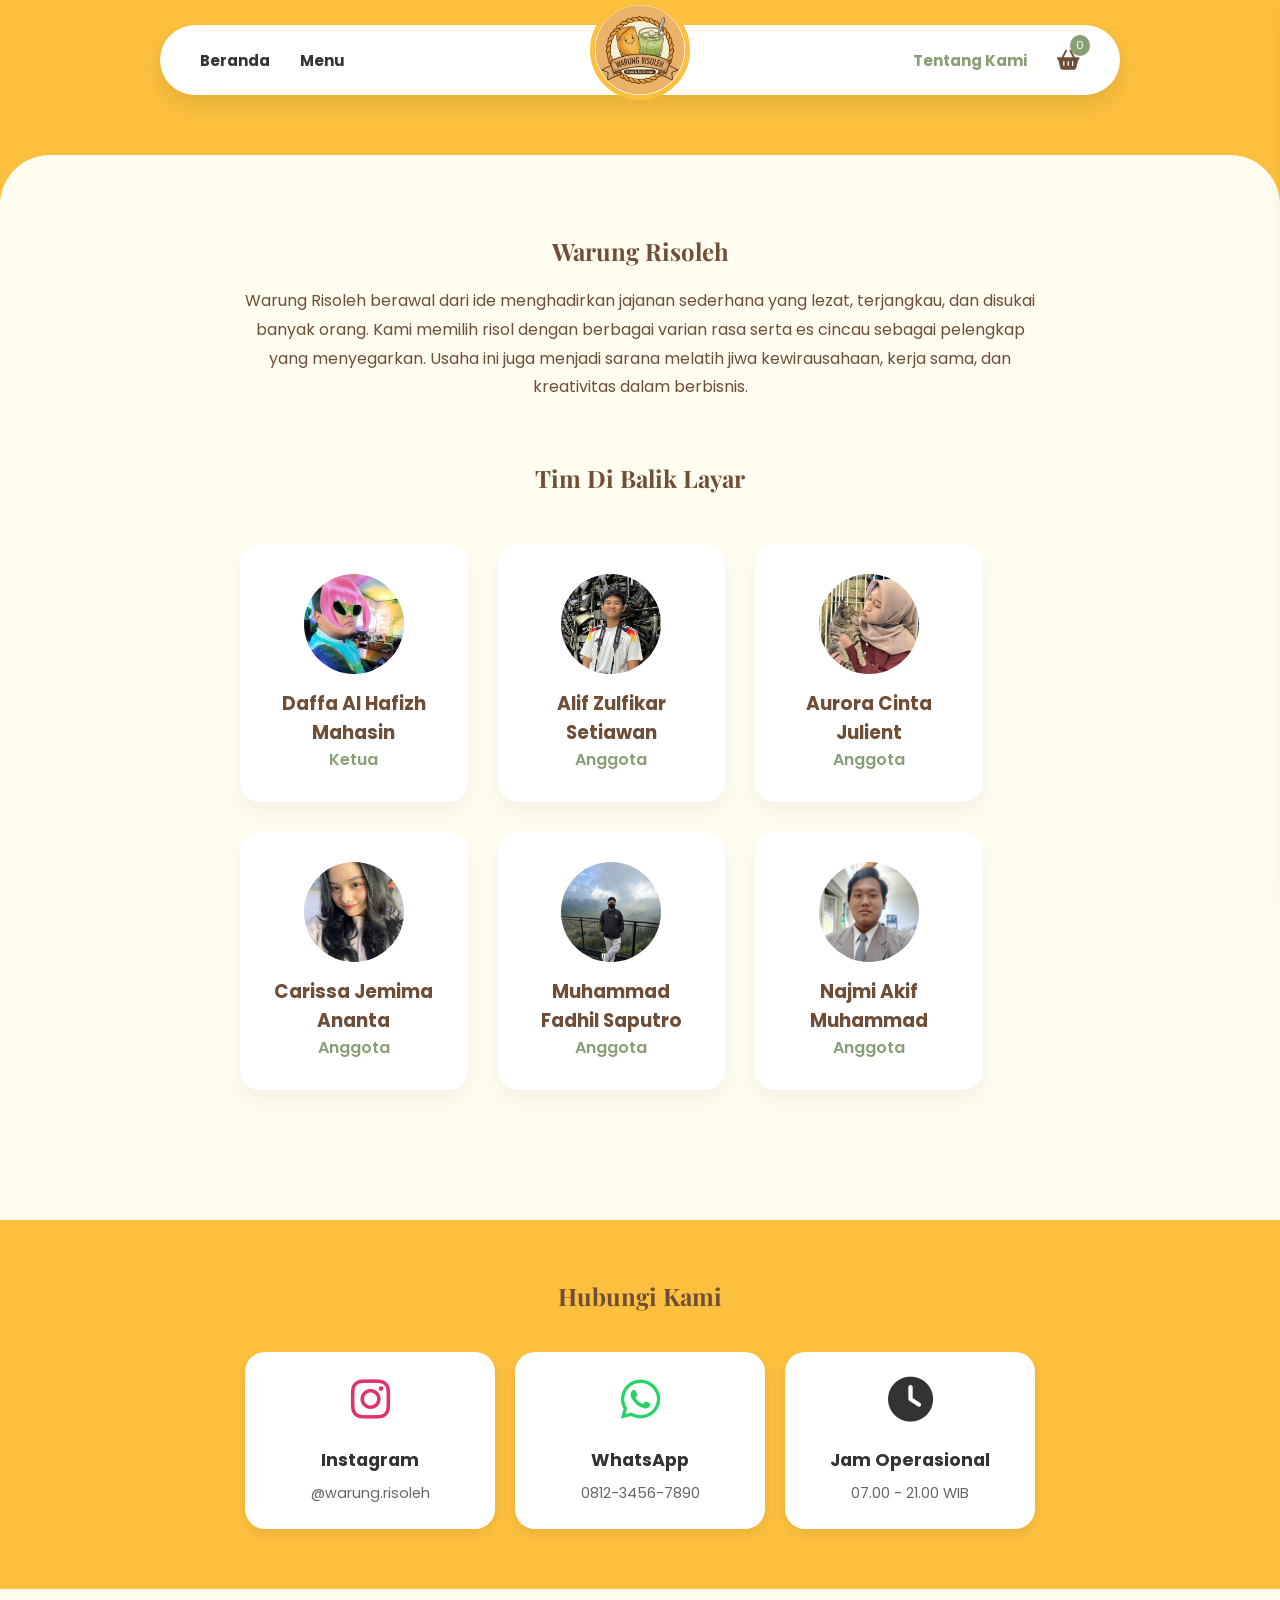
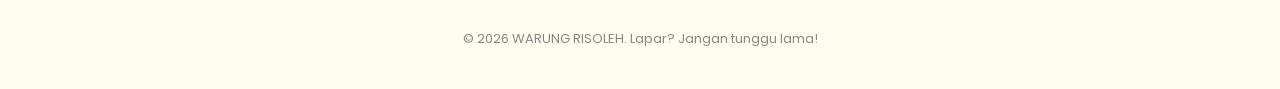
==== kontak.html @ a7a11236 "init" ====
<!doctype html>
<html lang="id">
  <head>
    <meta charset="UTF-8" />
    <meta name="viewport" content="width=device-width, initial-scale=1.0" />
    <title>Tentang & Kontak | WARUNG RISOLEH</title>
    <link rel="stylesheet" href="style.css" /> 
    <link href="https://fonts.googleapis.com/css2?family=Playfair+Display:wght@700&family=Poppins:wght@300;400;600&display=swap" rel="stylesheet" />
    <link rel="stylesheet" href="https://cdnjs.cloudflare.com/ajax/libs/font-awesome/6.0.0/css/all.min.css">
    <style>
      /* Style Khusus Halaman Kontak & About */
      .about-section {
        background-color: var(--soft-cream);
        padding: 80px 20px;
        border-radius: 50px 50px 0 0;
        text-align: center;
      }

      .team-grid {
        display: grid;
        grid-template-columns: repeat(auto-fit, minmax(200px, 1fr));
        gap: 30px;
        max-width: 1000px;
        margin: 50px auto;
        margin-right: 20px;
      }

      .team-card {
        background: white;
        padding: 30px;
        border-radius: 20px;
        box-shadow: 0 10px 20px rgba(0,0,0,0.05);
        transition: 0.3s;
      }

      .team-card:hover { transform: translateY(-10px); }

      .team-img {
        width: 100px;
        height: 100px;
        border-radius: 50%;
        background-color: var(--bakery-yellow);
        margin: 0 auto 15px;
        display: flex;
        align-items: center;
        justify-content: center;
        font-size: 40px;
        color: var(--warm-brown);
        overflow: hidden;
      }
      
      .team-img img { width: 100%; height: 100%; object-fit: cover; }
      
      .contact-wrapper {
        display: flex;
        flex-wrap: wrap;
        gap: 40px;
        max-width: 1000px;
        margin: 60px auto;
        padding: 0 20px;
      }

      .contact-info {
        flex: 1;
        min-width: 300px;
        text-align: left;
      }

      .info-item {
        display: flex;
        align-items: center;
        gap: 15px;
        margin-bottom: 25px;
      }

      .info-item i {
        width: 50px;
        height: 50px;
        background: var(--bakery-yellow);
        border-radius: 50%;
        display: flex;
        align-items: center;
        justify-content: center;
        font-size: 20px;
      }

      .map-container {
        flex: 1;
        min-width: 300px;
        height: 350px;
        background: #eee;
        border-radius: 20px;
        overflow: hidden;
        border: 5px solid white;
        box-shadow: 0 10px 20px rgba(0,0,0,0.1);
      }
    </style>
  </head>
  <body>

    <!-- Navbar Kapsul -->
    <header class="top-header">
      <nav class="navbar-container">
        <div class="nav-pill">
          <div class="nav-left">
            <a href="index.html">Beranda</a>
            <a href="produk.html">Menu</a>
          </div>
          <div class="nav-center">
            <div class="logo-circle" onclick="window.location.href='index.html'">
              <img src="logo risoleh.jpg" alt="Logo">
            </div>
          </div>
          <div class="nav-right">
            <a href="kontak.html" class="active">Tentang Kami</a>
            <div class="cart-trigger" onclick="openCart()">
              <i class="fa-solid fa-basket-shopping"></i>
              <span id="cart-count">0</span>
            </div>
          </div>
        </div>
      </nav>
    </header>

    <!-- About Section -->
    <section class="about-section">
      <div class="container">
        <h1 style="font-family: 'Playfair Display'; margin-bottom: 20px;">Warung Risoleh</h1>
        <p style="max-width: 800px; margin: 0 auto; line-height: 1.8;">
          Warung Risoleh berawal dari ide menghadirkan jajanan sederhana yang lezat, terjangkau, dan disukai banyak orang. Kami memilih risol dengan berbagai varian rasa serta es cincau sebagai pelengkap yang menyegarkan. Usaha ini juga menjadi sarana melatih jiwa kewirausahaan, kerja sama, dan kreativitas dalam berbisnis.
        </p>

        <!-- Team Section -->
        <h2 style="font-family: 'Playfair Display'; margin-top: 60px;">Tim Di Balik Layar</h2>
        <div class="team-grid">
          <div class="team-card" onclick="window.location.href='profil-daffa.html'">
            <div class="team-img">
               <img src="Daffa.jpg" alt="Foto Profil Daffa" />
            </div>
            <h3>Daffa Al Hafizh Mahasin</h3>
            <p style="color: var(--accent-green); font-weight: 600;">Ketua</p>
          </a>
          </div>
          <div class="team-card" onclick="window.location.href='profil-alif.html'">
            <div class="team-img">
              <img src="Alif.jpg" alt="Foto Profil Alif" />
            </div>
            <h3>Alif Zulfikar Setiawan</h3>
            <p style="color: var(--accent-green); font-weight: 600;">Anggota</p>
          </div>
          <div class="team-card" onclick="window.location.href='profil-aurora.html'">
            <div class="team-img">
              <img src="Rora.jpg" alt="Foto Profil Aurora" />
            </div>
            <h3>Aurora Cinta Julient</h3>
            <p style="color: var(--accent-green); font-weight: 600;">Anggota</p>
          </div><br/>
          <div class="team-card" onclick="window.location.href='profil-carissa.html'">
            <div class="team-img">
              <img src="Carissa (1).jpg" alt="Foto Profil Carissa" />
            </div>
            <h3>Carissa Jemima Ananta</h3>
            <p style="color: var(--accent-green); font-weight: 600;">Anggota</p>
          </div>
          <div class="team-card" onclick="window.location.href='profil-fadhil.html'">
            <div class="team-img">
              <img src="Fadhil.jpg" alt="Foto Profil Fadhil" />
            </div>
            <h3>Muhammad Fadhil Saputro</h3>
            <p style="color: var(--accent-green); font-weight: 600;">Anggota</p>
          </div>
          <div class="team-card" onclick="window.location.href='profil-akif.html'">
            <div class="team-img">
              <img src="Akif.jpg" alt="Foto Profil Akif" />
            </div>
            <h3>Najmi Akif Muhammad</h3>
            <p style="color: var(--accent-green); font-weight: 600;">Anggota</p>
          </div>
        </div>
      </div>
    </section>

    <!-- Contact & Address Section -->
    <section style="padding: 60px 0; background-color: var(--bakery-yellow);">
  <div class="container">
    <h2 style="text-align: center; font-family: 'Playfair Display', serif; margin-bottom: 40px;">Hubungi Kami</h2>
    
    <div class="contact-grid">
      
      <!-- LINK INSTAGRAM -->
      <!-- Ganti 'risoleh.id' dengan username Instagram Anda -->
      <a href="https://www.instagram.com/warung.risoleh?igsh=MnlmNjljb2g2bmw2" target="_blank" class="contact-card">
        <i class="fa-brands fa-instagram" style="color: #E1306C;"></i>
        <h4>Instagram</h4>
        <p>@warung.risoleh</p>
      </a>

      <!-- LINK WHATSAPP -->
      <!-- Ganti '6281234567890' dengan nomor WA Anda (awali dengan 62, bukan 0) -->
      <a href="https://wa.me/6281235832752?text=Halo%20Risoleh,%20saya%20ingin%20memesan" target="_blank" class="contact-card">
        <i class="fa-brands fa-whatsapp" style="color: #25D366;"></i>
        <h4>WhatsApp</h4>
        <p>0812-3456-7890</p>
      </a>

      <!-- JAM OPERASIONAL (Bukan Link) -->
      <div class="contact-card no-hover">
        <i class="fa-solid fa-clock" style="color: #333;"></i>
        <h4>Jam Operasional</h4>
        <p>07.00 - 21.00 WIB</p>
      </div>

    </div>
  </div>
</section>

    <footer>
      <p>&copy; 2026 WARUNG RISOLEH. Lapar? Jangan tunggu lama!</p>
    </footer>

    <!-- Keranjang Belanja (Sidebar) -->
    <div id="cart-sidebar" class="cart-sidebar">
      <div class="cart-header">
        <h2>Keranjang Saya</h2>
        <span class="close-cart" onclick="closeCart()">&times;</span>
      </div>
      <div id="cart-items-container" class="cart-items-list"></div>
      <div class="cart-footer">
        <div class="total-row">
          <span>Total:</span>
          <span id="cart-total-amount">Rp 0</span>
        </div>
        <button class="btn-checkout" onclick="processCheckoutAll()">
          <i class="fa-brands fa-whatsapp"></i> Pesan Sekarang
        </button>
      </div>
    </div>
    <div id="cart-overlay" class="cart-overlay" onclick="closeCart()"></div>

    <script src="script.js"></script>
    <script>
      // Inisialisasi UI Keranjang saat halaman dimuat
      document.addEventListener("DOMContentLoaded", () => {
        updateCartUI();
      });
    </script>
  </body>
</html>
---- style.css ----
:root {
  --bakery-yellow: #fdc03e;
  --warm-brown: #6F4E37;
  --soft-cream: #fffdf0;
  --accent-green: #889E73;
}

* {
  margin: 0;
  padding: 0;
  box-sizing: border-box;
}

body {
  font-family: 'Poppins', sans-serif;
  background-color: var(--bakery-yellow);
  color: var(--warm-brown);
}

/* NAVBAR DESIGN */
.top-header {
  padding: 25px 0 60px;
}

.navbar-container {
  max-width: 1000px;
  margin: 0 auto;
  padding: 0 20px;
}

.nav-pill {
  background: white;
  height: 70px;
  border-radius: 50px;
  display: flex;
  align-items: center;
  justify-content: space-between;
  padding: 0 40px;
  box-shadow: 0 10px 25px rgba(0, 0, 0, 0.1);
  position: relative;
}

.nav-left, .nav-right {
  display: flex;
  gap: 30px;
  flex: 1;
  align-items: center;
}

.nav-right {
  justify-content: flex-end;
}

.nav-pill a {
  text-decoration: none;
  color: var(--warm-brown);
  font-weight: 600;
  font-size: 15px;
  transition: 0.3s;
}

.nav-pill a.active, .nav-pill a:hover {
  color: var(--accent-green);
}

.logo-circle {
  width: 100px;
  height: 100px;
  background: white;
  border-radius: 50%;
  position: absolute;
  top: -35px;
  left: 50%;
  transform: translateX(-50%);
  display: flex;
  align-items: center;
  justify-content: center;
  border: 5px solid var(--bakery-yellow);
  cursor: pointer;
  z-index: 100;
  margin-top: 10px;
  overflow: hidden;
}

.logo-circle img {
  width: 100%;
  height: 100%;
  object-fit: cover; 
}

.nav-left a, .nav-right a {
  text-decoration: none;
  color: #333;
  font-weight: bold;
}

.cart-trigger {
  position: relative;
  cursor: pointer;
  font-size: 20px;
  color: var(--warm-brown);
}

#cart-count {
  position: absolute;
  top: -10px;
  right: -10px;
  background: var(--accent-green);
  color: white;
  font-size: 11px;
  padding: 2px 6px;
  border-radius: 50%;
}

/* SLIDER */
.slider-container {
  width: 100%;
  height: 500px;
  position: relative;
  overflow: hidden;
  background: #eee;
  margin-top: -20px;
}

.slide {
  position: absolute;
  width: 100%;
  height: 100%;
  opacity: 0;
  transition: opacity 1s;
}

.slide.active {
  opacity: 1;
}

.slide img {
  width: 100%;
  height: 100%;
  object-fit: cover;
}

.slide-caption {
  position: absolute;
  bottom: 80px;
  left: 50px;
  color: white;
  text-shadow: 2px 2px 10px rgba(0, 0, 0, 0.5);
}

.slider-dots {
  position: absolute;
  bottom: 30px;
  width: 100%;
  text-align: center;
}

.dot {
  height: 12px;
  width: 12px;
  margin: 0 5px;
  background: rgba(255, 255, 255, 0.5);
  border-radius: 50%;
  display: inline-block;
  cursor: pointer;
}

.dot.active {
  background: white;
  width: 30px;
  border-radius: 10px;
}

/* BRAND DESC */
.brand-description {
  text-align: center;
  padding: 60px 20px;
  background: var(--bakery-yellow);
}

.line-deco {
  width: 60px;
  height: 3px;
  background: var(--warm-brown);
  margin: 20px auto;
}

.main-desc {
  max-width: 700px;
  margin: 0 auto;
  line-height: 1.8;
  font-weight: 300;
}

/* Container Utama Section */
.products-section {
  padding: 60px 0;
  display: flex;
  justify-content: center;
}

/* Wrapper untuk membagi kiri dan kanan */
.hero-content-wrapper {
  display: flex;
  align-items: center;
  justify-content: space-between;
  width: 100%;
  max-width: 1100px;
  gap: 40px;
}

/* Styling Tulisan di Kiri */
.hero-text {
  flex: 1;
}

.hero-text h1 {
  font-size: 2rem;
  font-weight: 800;
  color: #333;
  line-height: 1.2;
  margin-bottom: 20px;
}

.hero-text p {
  font-size: 1rem;
  color: #666;
  margin-bottom: 30px;
}

/* Styling Tombol */
.btn-pesan {
  display: inline-block;
  padding: 15px 35px;
  background-color: #ff4757; /* Warna merah menarik */
  color: white;
  text-decoration: none;
  font-weight: bold;
  border-radius: 50px;
  transition: all 0.3s ease;
  box-shadow: 0 4px 15px rgba(255, 71, 87, 0.3);
}

.btn-pesan:hover {
  background-color: #e84118;
  transform: translateY(-3px);
  box-shadow: 0 6px 20px rgba(255, 71, 87, 0.4);
}

/* Styling Gambar di Kanan */
.hero-image {
  flex: 1;
  display: flex;
  justify-content: center;
}

.hero-image img {
  width: 100%;
  max-width: 500px; /* Ukuran maksimal gambar */
  height: auto;
  border-radius: 20px; /* Membuat sudut gambar tumpul */
  /* box-shadow: 0 10px 30px rgba(0,0,0,0.1); Tambahkan bayangan jika suka */
}

/* RESPONSIVE: Agar bagus saat dibuka di HP */
@media (max-width: 768px) {
  .hero-content-wrapper {
    flex-direction: column-reverse; /* Gambar pindah ke atas di HP */
    text-align: center;
    padding: 20px;
  }
  
  .hero-text h1 {
    font-size: 2rem;
  }
  
  .hero-image img {
    max-width: 300px;
    margin-bottom: 30px;
  }
}

/* PRODUCT GRID */
.products-section {
  background: var(--soft-cream);
  padding: 80px 20px;
  border-radius: 50px 50px 0 0;
}

.section-title {
  text-align: center;
  font-family: 'Playfair Display';
  font-size: 2rem;
  margin-bottom: 50px;
}

.product-grid {
  display: grid;
  grid-template-columns: repeat(auto-fit, minmax(280px, 1fr));
  gap: 30px;
  max-width: 1200px;
  margin: 0 auto;
}

.product-card {
  background: white;
  border-radius: 20px;
  overflow: hidden;
  box-shadow: 0 10px 20px rgba(0, 0, 0, 0.05);
  transition: 0.3s;
}

.product-card:hover {
  transform: translateY(-10px);
}

.product-card img {
  width: 100%;
  height: 220px;
  object-fit: cover;
}

.product-info {
  padding: 20px;
  text-align: center;
}

.product-info h3 {
  font-size: 18px;
  margin-bottom: 10px;
}

.price {
  color: var(--accent-green);
  font-weight: 700;
  font-size: 1.1rem;
}

.btn-add {
  margin-top: 15px;
  width: 100%;
  padding: 10px;
  border: 1px solid var(--accent-green);
  background: transparent;
  color: var(--accent-green);
  border-radius: 10px;
  cursor: pointer;
  font-weight: 600;
  transition: 0.3s;
}

.btn-add:hover {
  background: var(--accent-green);
  color: white;
}

/* CART SIDEBAR */
.cart-sidebar {
  position: fixed;
  right: -400px;
  top: 0;
  width: 380px;
  height: 100%;
  background: white;
  z-index: 1000;
  box-shadow: -10px 0 30px rgba(0, 0, 0, 0.1);
  transition: 0.4s;
  display: flex;
  flex-direction: column;
}

.cart-sidebar.active {
  right: 0;
}

.cart-header {
  padding: 25px;
  border-bottom: 1px solid #eee;
  display: flex;
  justify-content: space-between;
}

.cart-items-list {
  flex: 1;
  overflow-y: auto;
  padding: 20px;
}

.cart-item {
  display: flex;
  gap: 15px;
  margin-bottom: 20px;
  align-items: center;
}

.cart-item img {
  width: 60px;
  height: 60px;
  border-radius: 10px;
  object-fit: cover;
}

.cart-item-info {
  flex: 1;
}

.cart-item-info h4 {
  font-size: 14px;
}

.btn-remove {
  color: #ff4d4d;
  cursor: pointer;
  border: none;
  background: none;
}

.cart-footer {
  padding: 25px;
  background: #fafafa;
}

.total-row {
  display: flex;
  justify-content: space-between;
  margin-bottom: 20px;
  font-weight: bold;
}

.btn-checkout {
  width: 100%;
  padding: 15px;
  background: #25D366;
  color: white;
  border: none;
  border-radius: 15px;
  font-weight: 600;
  cursor: pointer;
}

.cart-overlay {
  position: fixed;
  top: 0;
  left: 0;
  width: 100%;
  height: 100%;
  background: rgba(0, 0, 0, 0.5);
  display: none;
  z-index: 999;
}

/* Layout Utama */
.contact-grid {
  display: flex;
  justify-content: center;
  flex-wrap: wrap; /* Agar otomatis turun ke bawah jika layar sempit */
  gap: 20px;
  max-width: 1000px;
  margin: 0 auto;
}

/* Styling Kotak Kontak */
.contact-card {
  background: white;
  width: 250px;
  padding: 25px;
  border-radius: 20px;
  text-align: center;
  text-decoration: none; /* Menghilangkan garis bawah link */
  color: #333;           /* Warna teks */
  box-shadow: 0 5px 15px rgba(0,0,0,0.08);
  transition: transform 0.3s ease, box-shadow 0.3s ease;
  display: flex;
  flex-direction: column;
  align-items: center;
  cursor: pointer;
}

/* Efek saat Kotak Disentuh Mouse */
.contact-card:hover {
  transform: translateY(-8px); /* Kotak naik sedikit */
  box-shadow: 0 10px 25px rgba(0,0,0,0.15);
}

/* Menghilangkan efek hover pada Jam Operasional */
.contact-card.no-hover {
  cursor: default;
}
.contact-card.no-hover:hover {
  transform: none;
}

/* Ikon Styling */
.contact-card i {
  font-size: 45px;
  margin-bottom: 15px;
}

.contact-card h4 {
  margin: 10px 0;
  font-size: 1.1rem;
  font-weight: bold;
}

.contact-card p {
  font-size: 0.9rem;
  color: #666;
  margin: 0;
}

footer {
  padding: 40px;
  text-align: center;
  font-size: 13px;
  color: #888;
  background: var(--soft-cream);
}
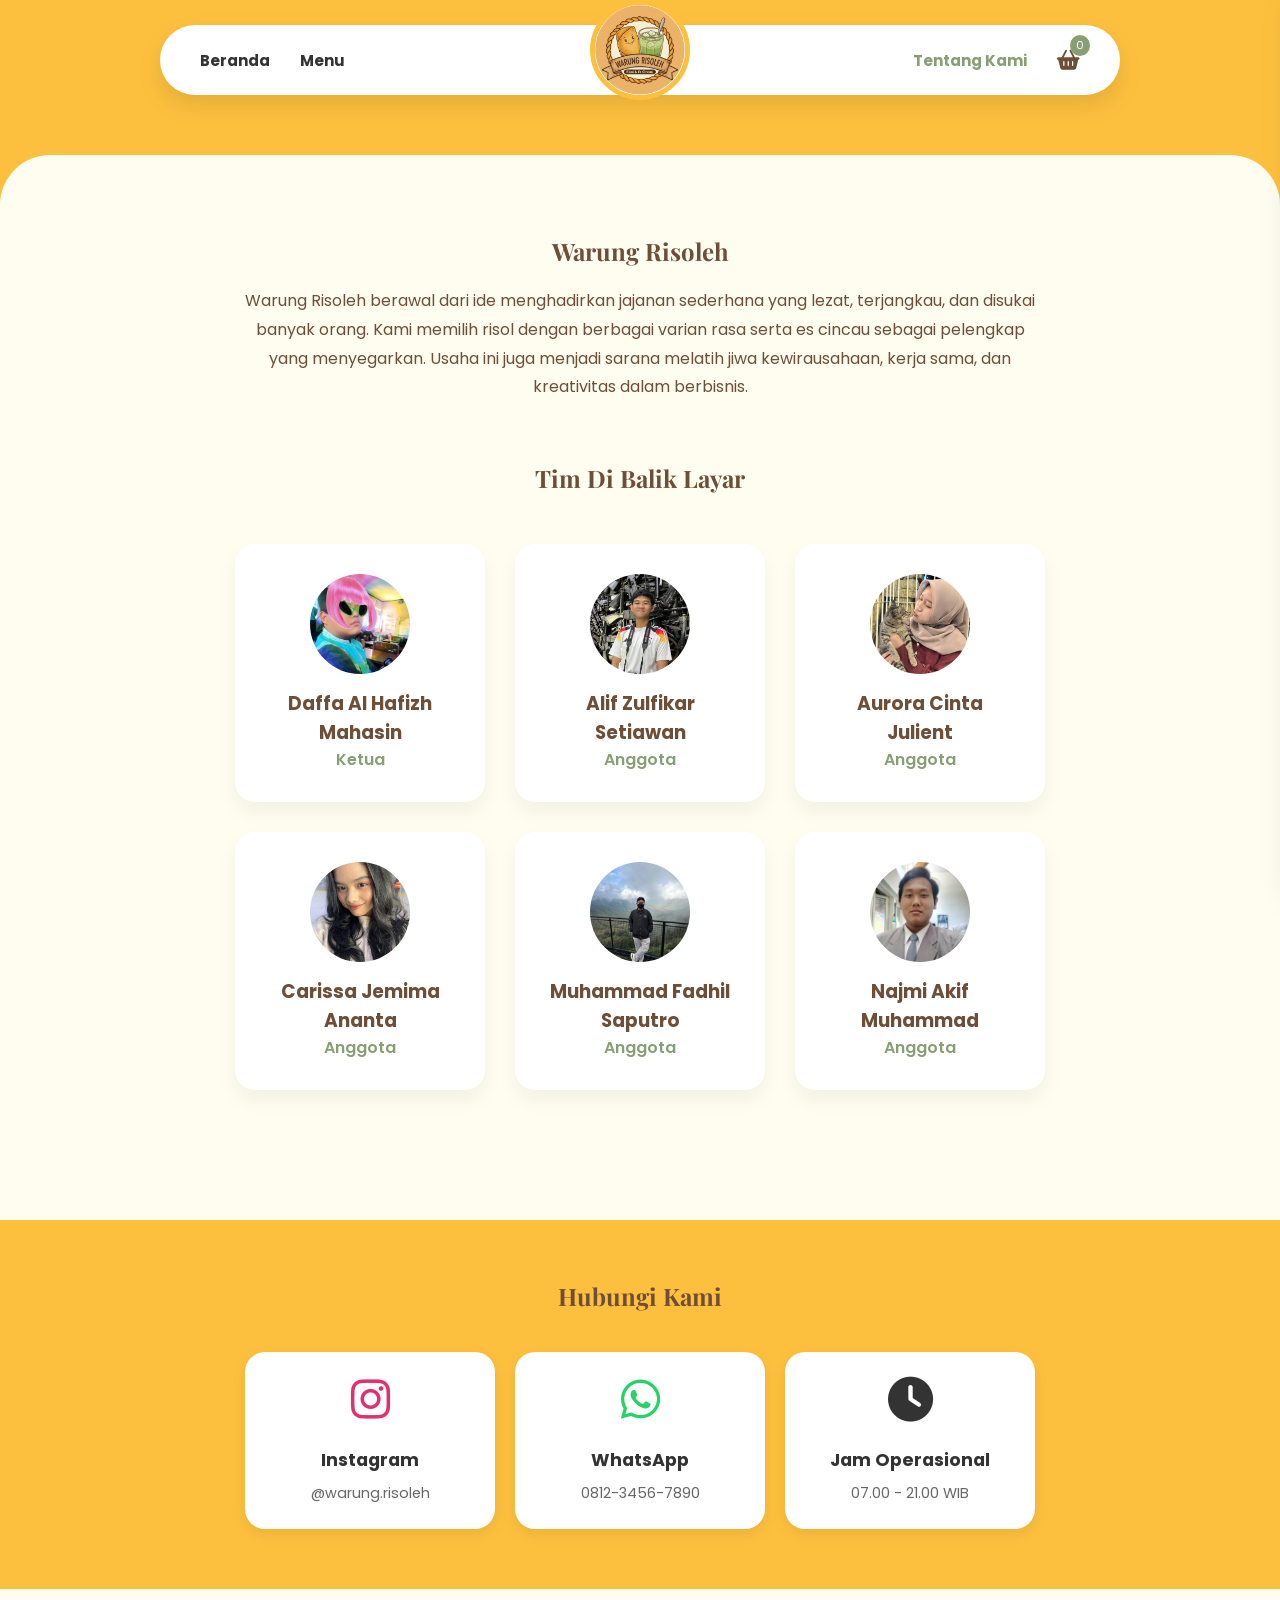
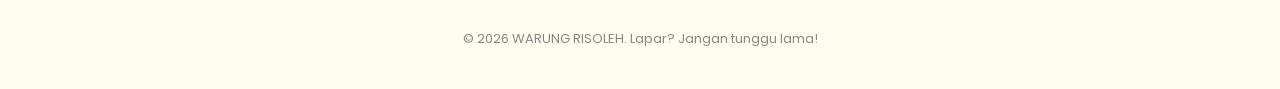
==== commit 52abb5c3: "navbar fix + profile fix" ====
--- a/kontak.html
+++ b/kontak.html
@@ -1,248 +1,275 @@
 <!doctype html>
 <html lang="id">
-  <head>
-    <meta charset="UTF-8" />
-    <meta name="viewport" content="width=device-width, initial-scale=1.0" />
-    <title>Tentang & Kontak | WARUNG RISOLEH</title>
-    <link rel="stylesheet" href="style.css" /> 
-    <link href="https://fonts.googleapis.com/css2?family=Playfair+Display:wght@700&family=Poppins:wght@300;400;600&display=swap" rel="stylesheet" />
-    <link rel="stylesheet" href="https://cdnjs.cloudflare.com/ajax/libs/font-awesome/6.0.0/css/all.min.css">
-    <style>
-      /* Style Khusus Halaman Kontak & About */
-      .about-section {
-        background-color: var(--soft-cream);
-        padding: 80px 20px;
-        border-radius: 50px 50px 0 0;
-        text-align: center;
-      }
-
-      .team-grid {
-        display: grid;
-        grid-template-columns: repeat(auto-fit, minmax(200px, 1fr));
-        gap: 30px;
-        max-width: 1000px;
-        margin: 50px auto;
-        margin-right: 20px;
-      }
-
-      .team-card {
-        background: white;
-        padding: 30px;
-        border-radius: 20px;
-        box-shadow: 0 10px 20px rgba(0,0,0,0.05);
-        transition: 0.3s;
-      }
-
-      .team-card:hover { transform: translateY(-10px); }
-
-      .team-img {
-        width: 100px;
-        height: 100px;
-        border-radius: 50%;
-        background-color: var(--bakery-yellow);
-        margin: 0 auto 15px;
-        display: flex;
-        align-items: center;
-        justify-content: center;
-        font-size: 40px;
-        color: var(--warm-brown);
-        overflow: hidden;
-      }
-      
-      .team-img img { width: 100%; height: 100%; object-fit: cover; }
-      
-      .contact-wrapper {
-        display: flex;
-        flex-wrap: wrap;
-        gap: 40px;
-        max-width: 1000px;
-        margin: 60px auto;
-        padding: 0 20px;
-      }
-
-      .contact-info {
-        flex: 1;
-        min-width: 300px;
-        text-align: left;
-      }
-
-      .info-item {
-        display: flex;
-        align-items: center;
-        gap: 15px;
-        margin-bottom: 25px;
-      }
-
-      .info-item i {
-        width: 50px;
-        height: 50px;
-        background: var(--bakery-yellow);
-        border-radius: 50%;
-        display: flex;
-        align-items: center;
-        justify-content: center;
-        font-size: 20px;
-      }
-
-      .map-container {
-        flex: 1;
-        min-width: 300px;
-        height: 350px;
-        background: #eee;
-        border-radius: 20px;
-        overflow: hidden;
-        border: 5px solid white;
-        box-shadow: 0 10px 20px rgba(0,0,0,0.1);
-      }
-    </style>
-  </head>
-  <body>
-
-    <!-- Navbar Kapsul -->
-    <header class="top-header">
-      <nav class="navbar-container">
-        <div class="nav-pill">
-          <div class="nav-left">
-            <a href="index.html">Beranda</a>
-            <a href="produk.html">Menu</a>
-          </div>
-          <div class="nav-center">
-            <div class="logo-circle" onclick="window.location.href='index.html'">
-              <img src="logo risoleh.jpg" alt="Logo">
-            </div>
-          </div>
-          <div class="nav-right">
-            <a href="kontak.html" class="active">Tentang Kami</a>
-            <div class="cart-trigger" onclick="openCart()">
-              <i class="fa-solid fa-basket-shopping"></i>
-              <span id="cart-count">0</span>
-            </div>
-          </div>
-        </div>
-      </nav>
-    </header>
-
-    <!-- About Section -->
-    <section class="about-section">
-      <div class="container">
-        <h1 style="font-family: 'Playfair Display'; margin-bottom: 20px;">Warung Risoleh</h1>
-        <p style="max-width: 800px; margin: 0 auto; line-height: 1.8;">
-          Warung Risoleh berawal dari ide menghadirkan jajanan sederhana yang lezat, terjangkau, dan disukai banyak orang. Kami memilih risol dengan berbagai varian rasa serta es cincau sebagai pelengkap yang menyegarkan. Usaha ini juga menjadi sarana melatih jiwa kewirausahaan, kerja sama, dan kreativitas dalam berbisnis.
-        </p>
-
-        <!-- Team Section -->
-        <h2 style="font-family: 'Playfair Display'; margin-top: 60px;">Tim Di Balik Layar</h2>
-        <div class="team-grid">
-          <div class="team-card" onclick="window.location.href='profil-daffa.html'">
-            <div class="team-img">
-               <img src="Daffa.jpg" alt="Foto Profil Daffa" />
-            </div>
-            <h3>Daffa Al Hafizh Mahasin</h3>
-            <p style="color: var(--accent-green); font-weight: 600;">Ketua</p>
-          </a>
-          </div>
-          <div class="team-card" onclick="window.location.href='profil-alif.html'">
-            <div class="team-img">
-              <img src="Alif.jpg" alt="Foto Profil Alif" />
-            </div>
-            <h3>Alif Zulfikar Setiawan</h3>
-            <p style="color: var(--accent-green); font-weight: 600;">Anggota</p>
-          </div>
-          <div class="team-card" onclick="window.location.href='profil-aurora.html'">
-            <div class="team-img">
-              <img src="Rora.jpg" alt="Foto Profil Aurora" />
-            </div>
-            <h3>Aurora Cinta Julient</h3>
-            <p style="color: var(--accent-green); font-weight: 600;">Anggota</p>
-          </div><br/>
-          <div class="team-card" onclick="window.location.href='profil-carissa.html'">
-            <div class="team-img">
-              <img src="Carissa (1).jpg" alt="Foto Profil Carissa" />
-            </div>
-            <h3>Carissa Jemima Ananta</h3>
-            <p style="color: var(--accent-green); font-weight: 600;">Anggota</p>
-          </div>
-          <div class="team-card" onclick="window.location.href='profil-fadhil.html'">
-            <div class="team-img">
-              <img src="Fadhil.jpg" alt="Foto Profil Fadhil" />
-            </div>
-            <h3>Muhammad Fadhil Saputro</h3>
-            <p style="color: var(--accent-green); font-weight: 600;">Anggota</p>
-          </div>
-          <div class="team-card" onclick="window.location.href='profil-akif.html'">
-            <div class="team-img">
-              <img src="Akif.jpg" alt="Foto Profil Akif" />
-            </div>
-            <h3>Najmi Akif Muhammad</h3>
-            <p style="color: var(--accent-green); font-weight: 600;">Anggota</p>
-          </div>
-        </div>
-      </div>
-    </section>
-
-    <!-- Contact & Address Section -->
-    <section style="padding: 60px 0; background-color: var(--bakery-yellow);">
-  <div class="container">
-    <h2 style="text-align: center; font-family: 'Playfair Display', serif; margin-bottom: 40px;">Hubungi Kami</h2>
-    
-    <div class="contact-grid">
-      
-      <!-- LINK INSTAGRAM -->
-      <!-- Ganti 'risoleh.id' dengan username Instagram Anda -->
-      <a href="https://www.instagram.com/warung.risoleh?igsh=MnlmNjljb2g2bmw2" target="_blank" class="contact-card">
-        <i class="fa-brands fa-instagram" style="color: #E1306C;"></i>
-        <h4>Instagram</h4>
-        <p>@warung.risoleh</p>
-      </a>
-
-      <!-- LINK WHATSAPP -->
-      <!-- Ganti '6281234567890' dengan nomor WA Anda (awali dengan 62, bukan 0) -->
-      <a href="https://wa.me/6281235832752?text=Halo%20Risoleh,%20saya%20ingin%20memesan" target="_blank" class="contact-card">
-        <i class="fa-brands fa-whatsapp" style="color: #25D366;"></i>
-        <h4>WhatsApp</h4>
-        <p>0812-3456-7890</p>
-      </a>
-
-      <!-- JAM OPERASIONAL (Bukan Link) -->
-      <div class="contact-card no-hover">
-        <i class="fa-solid fa-clock" style="color: #333;"></i>
-        <h4>Jam Operasional</h4>
-        <p>07.00 - 21.00 WIB</p>
-      </div>
-
+
+<head>
+  <meta charset="UTF-8" />
+  <meta name="viewport" content="width=device-width, initial-scale=1.0" />
+  <title>Tentang & Kontak | WARUNG RISOLEH</title>
+  <link rel="stylesheet" href="style.css" />
+  <link
+    href="https://fonts.googleapis.com/css2?family=Playfair+Display:wght@700&family=Poppins:wght@300;400;600&display=swap"
+    rel="stylesheet" />
+  <link rel="stylesheet" href="https://cdnjs.cloudflare.com/ajax/libs/font-awesome/6.0.0/css/all.min.css">
+  <style>
+    /* Style Khusus Halaman Kontak & About */
+    .about-section {
+      background-color: var(--soft-cream);
+      padding: 80px 20px;
+      border-radius: 50px 50px 0 0;
+      text-align: center;
+    }
+
+    .team-grid {
+      display: flex;
+      /* Mengubah dari grid menjadi flex */
+      flex-wrap: wrap;
+      /* Mengizinkan kartu turun ke bawah jika layar sempit */
+      justify-content: center;
+      /* KUNCI UTAMA: Memaksa semua kartu berkumpul di tengah */
+      gap: 30px;
+      max-width: 1000px;
+      margin: 50px auto;
+      /* Pastikan margin-right: 20px dihapus! */
+      padding: 0 20px;
+      /* Memberi sedikit jarak aman di HP */
+    }
+
+    .team-card {
+      background: white;
+      display: flex;
+      flex-direction: column;
+      align-items: center;
+      text-align: center;
+      padding: 30px;
+      border-radius: 20px;
+      box-shadow: 0 10px 20px rgba(0, 0, 0, 0.05);
+      transition: 0.3s;
+      cursor: pointer;
+
+      /* Tambahan baru: */
+      width: 250px;
+      /* Memberikan ukuran lebar yang pasti pada setiap kartu */
+      flex-grow: 0;
+      /* Mencegah kartu melebar sendiri merusak layout */
+    }
+
+    .team-card:hover {
+      transform: translateY(-10px);
+    }
+
+    .team-img {
+      width: 100px;
+      height: 100px;
+      border-radius: 50%;
+      background-color: var(--bakery-yellow);
+      margin: 0 auto 15px;
+      display: flex;
+      align-items: center;
+      justify-content: center;
+      font-size: 40px;
+      color: var(--warm-brown);
+      overflow: hidden;
+    }
+
+    .team-img img {
+      width: 100%;
+      height: 100%;
+      object-fit: cover;
+    }
+
+    .contact-wrapper {
+      display: flex;
+      flex-wrap: wrap;
+      gap: 40px;
+      max-width: 1000px;
+      margin: 60px auto;
+      padding: 0 20px;
+    }
+
+    .contact-info {
+      flex: 1;
+      min-width: 300px;
+      text-align: left;
+    }
+
+    .info-item {
+      display: flex;
+      align-items: center;
+      gap: 15px;
+      margin-bottom: 25px;
+    }
+
+    .info-item i {
+      width: 50px;
+      height: 50px;
+      background: var(--bakery-yellow);
+      border-radius: 50%;
+      display: flex;
+      align-items: center;
+      justify-content: center;
+      font-size: 20px;
+    }
+
+    .map-container {
+      flex: 1;
+      min-width: 300px;
+      height: 350px;
+      background: #eee;
+      border-radius: 20px;
+      overflow: hidden;
+      border: 5px solid white;
+      box-shadow: 0 10px 20px rgba(0, 0, 0, 0.1);
+    }
+  </style>
+</head>
+
+<body>
+
+  <header class="top-header">
+    <nav class="navbar-container">
+      <div class="nav-pill">
+        <div class="nav-left">
+          <a href="index.html">Beranda</a>
+          <a href="produk.html">Menu</a>
+        </div>
+        <div class="nav-center">
+          <div class="logo-circle" onclick="window.location.href='index.html'">
+            <img src="logo risoleh.jpg" alt="Logo">
+          </div>
+        </div>
+        <div class="nav-right">
+          <a href="kontak.html" class="active">Tentang Kami</a>
+          <div class="cart-trigger" onclick="openCart()">
+            <i class="fa-solid fa-basket-shopping"></i>
+            <span id="cart-count">0</span>
+          </div>
+        </div>
+      </div>
+    </nav>
+  </header>
+
+  <section class="about-section">
+    <div class="container">
+      <h1 style="font-family: 'Playfair Display'; margin-bottom: 20px;">Warung Risoleh</h1>
+      <p style="max-width: 800px; margin: 0 auto; line-height: 1.8;">
+        Warung Risoleh berawal dari ide menghadirkan jajanan sederhana yang lezat, terjangkau, dan disukai banyak orang.
+        Kami memilih risol dengan berbagai varian rasa serta es cincau sebagai pelengkap yang menyegarkan. Usaha ini
+        juga menjadi sarana melatih jiwa kewirausahaan, kerja sama, dan kreativitas dalam berbisnis.
+      </p>
+
+      <h2 style="font-family: 'Playfair Display'; margin-top: 60px;">Tim Di Balik Layar</h2>
+      <div class="team-grid">
+
+        <div class="team-card" onclick="window.location.href='profil-daffa.html'">
+          <div class="team-img">
+            <img src="Daffa.jpg" alt="Foto Profil Daffa" />
+          </div>
+          <h3>Daffa Al Hafizh Mahasin</h3>
+          <p style="color: var(--accent-green); font-weight: 600;">Ketua</p>
+        </div>
+
+        <div class="team-card" onclick="window.location.href='profil-alif.html'">
+          <div class="team-img">
+            <img src="Alif.jpg" alt="Foto Profil Alif" />
+          </div>
+          <h3>Alif Zulfikar Setiawan</h3>
+          <p style="color: var(--accent-green); font-weight: 600;">Anggota</p>
+        </div>
+
+        <div class="team-card" onclick="window.location.href='profil-aurora.html'">
+          <div class="team-img">
+            <img src="Rora.jpg" alt="Foto Profil Aurora" />
+          </div>
+          <h3>Aurora Cinta Julient</h3>
+          <p style="color: var(--accent-green); font-weight: 600;">Anggota</p>
+        </div>
+
+        <div class="team-card" onclick="window.location.href='profil-carissa.html'">
+          <div class="team-img">
+            <img src="Carissa (1).jpg" alt="Foto Profil Carissa" />
+          </div>
+          <h3>Carissa Jemima Ananta</h3>
+          <p style="color: var(--accent-green); font-weight: 600;">Anggota</p>
+        </div>
+
+        <div class="team-card" onclick="window.location.href='profil-fadhil.html'">
+          <div class="team-img">
+            <img src="Fadhil.jpg" alt="Foto Profil Fadhil" />
+          </div>
+          <h3>Muhammad Fadhil Saputro</h3>
+          <p style="color: var(--accent-green); font-weight: 600;">Anggota</p>
+        </div>
+
+        <div class="team-card" onclick="window.location.href='profil-akif.html'">
+          <div class="team-img">
+            <img src="Akif.jpg" alt="Foto Profil Akif" />
+          </div>
+          <h3>Najmi Akif Muhammad</h3>
+          <p style="color: var(--accent-green); font-weight: 600;">Anggota</p>
+        </div>
+
+      </div>
+    </div>
+  </section>
+
+  <section style="padding: 60px 0; background-color: var(--bakery-yellow);">
+    <div class="container">
+      <h2 style="text-align: center; font-family: 'Playfair Display', serif; margin-bottom: 40px;">Hubungi Kami</h2>
+
+      <div class="contact-grid">
+
+        <a href="https://www.instagram.com/warung.risoleh?igsh=MnlmNjljb2g2bmw2" target="_blank" class="contact-card">
+          <i class="fa-brands fa-instagram" style="color: #E1306C;"></i>
+          <h4>Instagram</h4>
+          <p>@warung.risoleh</p>
+        </a>
+
+        <a href="https://wa.me/6281235832752?text=Halo%20Risoleh,%20saya%20ingin%20memesan" target="_blank"
+          class="contact-card">
+          <i class="fa-brands fa-whatsapp" style="color: #25D366;"></i>
+          <h4>WhatsApp</h4>
+          <p>0812-3456-7890</p>
+        </a>
+
+        <div class="contact-card no-hover">
+          <i class="fa-solid fa-clock" style="color: #333;"></i>
+          <h4>Jam Operasional</h4>
+          <p>07.00 - 21.00 WIB</p>
+        </div>
+
+      </div>
+    </div>
+  </section>
+
+  <footer>
+    <p>&copy; 2026 WARUNG RISOLEH. Lapar? Jangan tunggu lama!</p>
+  </footer>
+
+  <div id="cart-sidebar" class="cart-sidebar">
+    <div class="cart-header">
+      <h2>Keranjang Saya</h2>
+      <span class="close-cart" onclick="closeCart()">&times;</span>
+    </div>
+    <div id="cart-items-container" class="cart-items-list"></div>
+    <div class="cart-footer">
+      <div class="total-row">
+        <span>Total:</span>
+        <span id="cart-total-amount">Rp 0</span>
+      </div>
+      <button class="btn-checkout" onclick="processCheckoutAll()">
+        <i class="fa-brands fa-whatsapp"></i> Pesan Sekarang
+      </button>
     </div>
   </div>
-</section>
-
-    <footer>
-      <p>&copy; 2026 WARUNG RISOLEH. Lapar? Jangan tunggu lama!</p>
-    </footer>
-
-    <!-- Keranjang Belanja (Sidebar) -->
-    <div id="cart-sidebar" class="cart-sidebar">
-      <div class="cart-header">
-        <h2>Keranjang Saya</h2>
-        <span class="close-cart" onclick="closeCart()">&times;</span>
-      </div>
-      <div id="cart-items-container" class="cart-items-list"></div>
-      <div class="cart-footer">
-        <div class="total-row">
-          <span>Total:</span>
-          <span id="cart-total-amount">Rp 0</span>
-        </div>
-        <button class="btn-checkout" onclick="processCheckoutAll()">
-          <i class="fa-brands fa-whatsapp"></i> Pesan Sekarang
-        </button>
-      </div>
-    </div>
-    <div id="cart-overlay" class="cart-overlay" onclick="closeCart()"></div>
-
-    <script src="script.js"></script>
-    <script>
-      // Inisialisasi UI Keranjang saat halaman dimuat
-      document.addEventListener("DOMContentLoaded", () => {
-        updateCartUI();
-      });
-    </script>
-  </body>
+  <div id="cart-overlay" class="cart-overlay" onclick="closeCart()"></div>
+
+  <script src="script.js"></script>
+  <script>
+    // Inisialisasi UI Keranjang saat halaman dimuat
+    document.addEventListener("DOMContentLoaded", () => {
+      updateCartUI();
+    });
+  </script>
+</body>
+
 </html>
--- a/style.css
+++ b/style.css
@@ -40,7 +40,8 @@
   position: relative;
 }
 
-.nav-left, .nav-right {
+.nav-left,
+.nav-right {
   display: flex;
   gap: 30px;
   flex: 1;
@@ -59,7 +60,8 @@
   transition: 0.3s;
 }
 
-.nav-pill a.active, .nav-pill a:hover {
+.nav-pill a.active,
+.nav-pill a:hover {
   color: var(--accent-green);
 }
 
@@ -85,10 +87,11 @@
 .logo-circle img {
   width: 100%;
   height: 100%;
-  object-fit: cover; 
-}
-
-.nav-left a, .nav-right a {
+  object-fit: cover;
+}
+
+.nav-left a,
+.nav-right a {
   text-decoration: none;
   color: #333;
   font-weight: bold;
@@ -232,7 +235,8 @@
 .btn-pesan {
   display: inline-block;
   padding: 15px 35px;
-  background-color: #ff4757; /* Warna merah menarik */
+  background-color: #ff4757;
+  /* Warna merah menarik */
   color: white;
   text-decoration: none;
   font-weight: bold;
@@ -256,24 +260,27 @@
 
 .hero-image img {
   width: 100%;
-  max-width: 500px; /* Ukuran maksimal gambar */
+  max-width: 500px;
+  /* Ukuran maksimal gambar */
   height: auto;
-  border-radius: 20px; /* Membuat sudut gambar tumpul */
+  border-radius: 20px;
+  /* Membuat sudut gambar tumpul */
   /* box-shadow: 0 10px 30px rgba(0,0,0,0.1); Tambahkan bayangan jika suka */
 }
 
 /* RESPONSIVE: Agar bagus saat dibuka di HP */
 @media (max-width: 768px) {
   .hero-content-wrapper {
-    flex-direction: column-reverse; /* Gambar pindah ke atas di HP */
+    flex-direction: column-reverse;
+    /* Gambar pindah ke atas di HP */
     text-align: center;
     padding: 20px;
   }
-  
+
   .hero-text h1 {
     font-size: 2rem;
   }
-  
+
   .hero-image img {
     max-width: 300px;
     margin-bottom: 30px;
@@ -453,7 +460,8 @@
 .contact-grid {
   display: flex;
   justify-content: center;
-  flex-wrap: wrap; /* Agar otomatis turun ke bawah jika layar sempit */
+  flex-wrap: wrap;
+  /* Agar otomatis turun ke bawah jika layar sempit */
   gap: 20px;
   max-width: 1000px;
   margin: 0 auto;
@@ -466,9 +474,11 @@
   padding: 25px;
   border-radius: 20px;
   text-align: center;
-  text-decoration: none; /* Menghilangkan garis bawah link */
-  color: #333;           /* Warna teks */
-  box-shadow: 0 5px 15px rgba(0,0,0,0.08);
+  text-decoration: none;
+  /* Menghilangkan garis bawah link */
+  color: #333;
+  /* Warna teks */
+  box-shadow: 0 5px 15px rgba(0, 0, 0, 0.08);
   transition: transform 0.3s ease, box-shadow 0.3s ease;
   display: flex;
   flex-direction: column;
@@ -478,14 +488,16 @@
 
 /* Efek saat Kotak Disentuh Mouse */
 .contact-card:hover {
-  transform: translateY(-8px); /* Kotak naik sedikit */
-  box-shadow: 0 10px 25px rgba(0,0,0,0.15);
+  transform: translateY(-8px);
+  /* Kotak naik sedikit */
+  box-shadow: 0 10px 25px rgba(0, 0, 0, 0.15);
 }
 
 /* Menghilangkan efek hover pada Jam Operasional */
 .contact-card.no-hover {
   cursor: default;
 }
+
 .contact-card.no-hover:hover {
   transform: none;
 }
@@ -514,4 +526,57 @@
   font-size: 13px;
   color: #888;
   background: var(--soft-cream);
+}
+
+/* RESPONSIVE: Perbaikan Navbar untuk layar HP */
+@media (max-width: 768px) {
+
+  /* 1. Kurangi padding dalam kapsul agar ruang lebih lega */
+  .nav-pill {
+    padding: 0 15px;
+    /* Awalnya 40px */
+    height: 60px;
+  }
+
+  /* 2. Perkecil ukuran logo dan sesuaikan posisinya */
+  .logo-circle {
+    width: 65px;
+    /* Awalnya 100px */
+    height: 65px;
+    top: -15px;
+    /* Sesuaikan agar tidak terlalu ke atas */
+    border-width: 3px;
+    /* Tipiskan sedikit border kuningnya */
+  }
+
+  /* 3. Kurangi jarak (gap) antar menu */
+  .nav-left,
+  .nav-right {
+    gap: 15px;
+    /* Awalnya 30px */
+  }
+
+  /* 4. Kecilkan sedikit ukuran huruf menu */
+  .nav-pill a {
+    font-size: 13px;
+    /* Awalnya 15px */
+  }
+
+  /* Posisikan ulang sedikit keranjang jika diperlukan */
+  .cart-trigger {
+    font-size: 18px;
+  }
+}
+
+/* RESPONSIVE UNTUK LAYAR SANGAT KECIL (Dibawah 400px) */
+@media (max-width: 400px) {
+
+  .nav-left,
+  .nav-right {
+    gap: 10px;
+  }
+
+  .nav-pill a {
+    font-size: 12px;
+  }
 }
